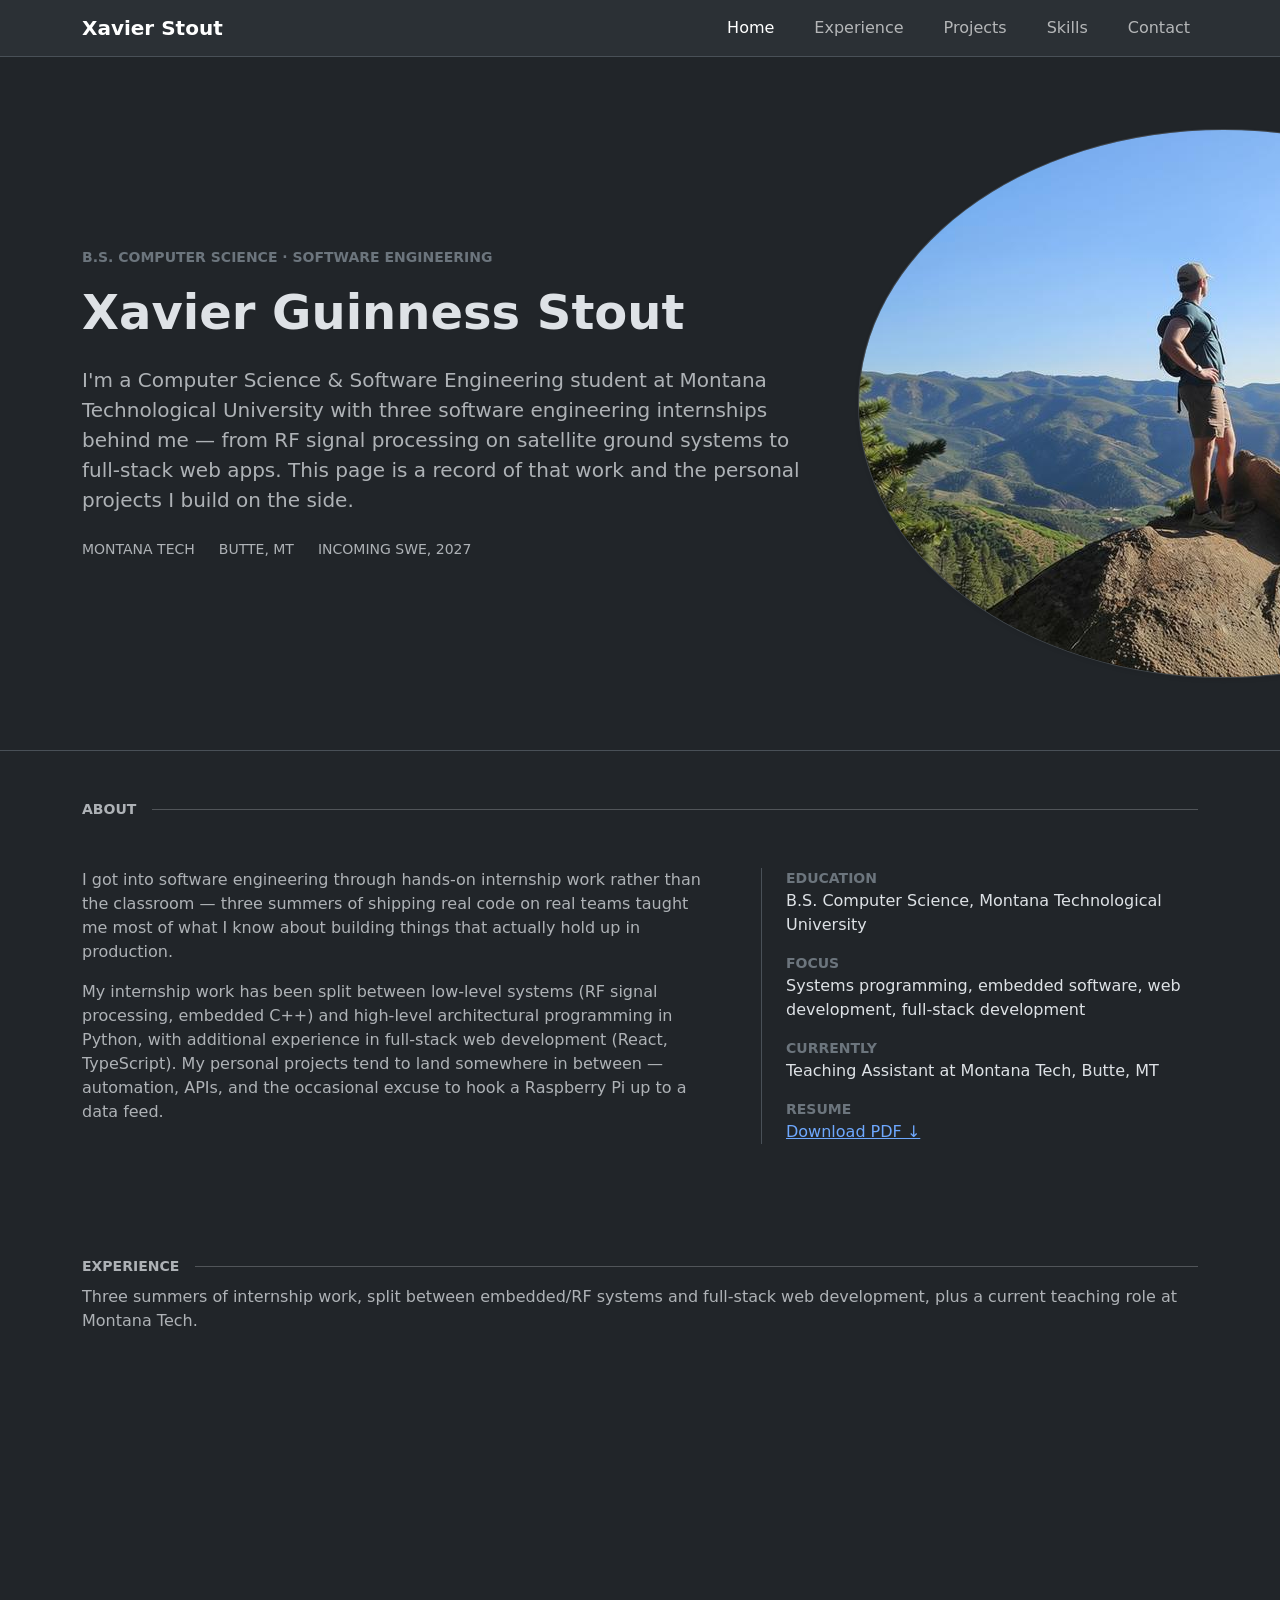
==== index.html @ 855fa2b0 "small tweaks" ====
<!doctype html>
<html lang="en" data-bs-theme="dark">
  <head>
    <meta charset="UTF-8" />
    <meta name="viewport" content="width=device-width, initial-scale=1.0" />
    <title>Xavier Guinness Stout — Software Engineer</title>
    <link
      href="https://cdn.jsdelivr.net/npm/bootstrap@5.3.3/dist/css/bootstrap.min.css"
      rel="stylesheet"
    />
    <link href="styles.css" rel="stylesheet" />
  </head>
  <body>
    <nav
      class="navbar navbar-expand-md bg-body-tertiary sticky-top border-bottom"
    >
      <div class="container">
        <a class="navbar-brand fw-semibold" href="index.html">Xavier Stout</a>
        <button
          class="navbar-toggler"
          type="button"
          data-bs-toggle="collapse"
          data-bs-target="#navMenu"
        >
          <span class="navbar-toggler-icon"></span>
        </button>
        <div class="collapse navbar-collapse justify-content-end" id="navMenu">
          <ul class="navbar-nav gap-md-4">
            <li class="nav-item">
              <a class="nav-link active" aria-current="page" href="index.html"
                >Home</a
              >
            </li>
            <li class="nav-item">
              <a class="nav-link" href="experience.html">Experience</a>
            </li>
            <li class="nav-item">
              <a class="nav-link" href="projects.html">Projects</a>
            </li>
            <li class="nav-item">
              <a class="nav-link" href="skills.html">Skills</a>
            </li>
            <li class="nav-item">
              <a class="nav-link" href="contact.html">Contact</a>
            </li>
          </ul>
        </div>
      </div>
    </nav>

    <main id="page-stream">
      <div class="page-block" data-page="index.html">
        <section class="py-5" id="top">
          <div class="container py-4">
            <div class="row align-items-center g-5 reveal">
              <div class="col-md-8">
                <div
                  class="text-uppercase text-secondary small fw-semibold mb-3"
                >
                  B.S. Computer Science · Software Engineering
                </div>
                <h1 class="display-5 fw-bold mb-4">Xavier Guinness Stout</h1>
                <p class="lead text-body-secondary mb-4">
                  I'm a Computer Science &amp; Software Engineering student at
                  Montana Technological University with three software
                  engineering internships behind me — from RF signal processing
                  on satellite ground systems to full-stack web apps. This page
                  is a record of that work and the personal projects I build on
                  the side.
                </p>
                <div
                  class="d-flex gap-4 flex-wrap small text-body-secondary text-uppercase"
                >
                  <span>Montana Tech</span>
                  <span>Butte, MT</span>
                  <span>Incoming SWE, 2027</span>
                </div>
              </div>
              <div class="col-md-4 text-center">
                <img
                  src="Images/Xavier_stare.jpg"
                  alt="Portrait photo of Xavier Guinness Stout"
                  class="hero-img rounded-circle border border-secondary-subtle shadow-sm"
                />
              </div>
            </div>
          </div>
        </section>

        <section id="about" class="py-5 border-top">
          <div class="container">
            <div class="d-flex align-items-center gap-3 mb-5">
              <span
                class="section-label text-body-secondary small fw-semibold text-uppercase"
                >About</span
              >
              <hr class="flex-grow-1 my-0" />
            </div>
            <div class="row g-5 reveal">
              <div class="col-md-7">
                <p class="text-body-secondary">
                  I got into software engineering through hands-on internship
                  work rather than the classroom — three summers of shipping
                  real code on real teams taught me most of what I know about
                  building things that actually hold up in production.
                </p>
                <p class="text-body-secondary">
                  My internship work has been split between low-level systems
                  (RF signal processing, embedded C++) and high-level
                  architectural programming in Python, with additional
                  experience in full-stack web development (React, TypeScript).
                  My personal projects tend to land somewhere in between —
                  automation, APIs, and the occasional excuse to hook a
                  Raspberry Pi up to a data feed.
                </p>
                </p>
              </div>
              <div class="col-md-5">
                <dl class="border-start ps-4">
                  <dt class="small text-uppercase text-secondary">Education</dt>
                  <dd>
                    B.S. Computer Science, Montana Technological University
                  </dd>
                  <dt class="small text-uppercase text-secondary mt-3">
                    Focus
                  </dt>
                  <dd>
                    Systems programming, embedded software, web development,
                    full-stack development
                  </dd>
                  <dt class="small text-uppercase text-secondary mt-3">
                    Currently
                  </dt>
                  <dd>Teaching Assistant at Montana Tech, Butte, MT</dd>
                  <dt class="small text-uppercase text-secondary mt-3">
                    Resume
                  </dt>
                  <dd><a href="#" onclick="alert('Resume currently not up to date'); return false;">Download PDF ↓</a></dd>
                </dl>
              </div>
            </div>
          </div>
        </section>
      </div>
    </main>

    <script src="https://cdn.jsdelivr.net/npm/bootstrap@5.3.3/dist/js/bootstrap.bundle.min.js"></script>
    <script src="site.js"></script>
  </body>
</html>
---- styles.css ----
/* Smooth in-page scrolling (e.g. jumping to #top or anchors) */
html {
  scroll-behavior: smooth;
}

.reveal {
  opacity: 0;
  transform: translateY(24px);
  transition:
    opacity 0.6s ease-out,
    transform 0.6s ease-out;
}

.reveal.is-visible {
  opacity: 1;
  transform: translateY(0);
}

.reveal-stagger > * {
  opacity: 0;
  transform: translateY(24px);
  transition:
    opacity 0.6s ease-out,
    transform 0.6s ease-out;
}

.reveal-stagger.is-visible > * {
  opacity: 1;
  transform: translateY(0);
}

.reveal-stagger.is-visible > *:nth-child(1) {
  transition-delay: 0s;
}
.reveal-stagger.is-visible > *:nth-child(2) {
  transition-delay: 0.08s;
}
.reveal-stagger.is-visible > *:nth-child(3) {
  transition-delay: 0.16s;
}
.reveal-stagger.is-visible > *:nth-child(4) {
  transition-delay: 0.24s;
}
.reveal-stagger.is-visible > *:nth-child(5) {
  transition-delay: 0.32s;
}

.page-block {
  display: block;
}
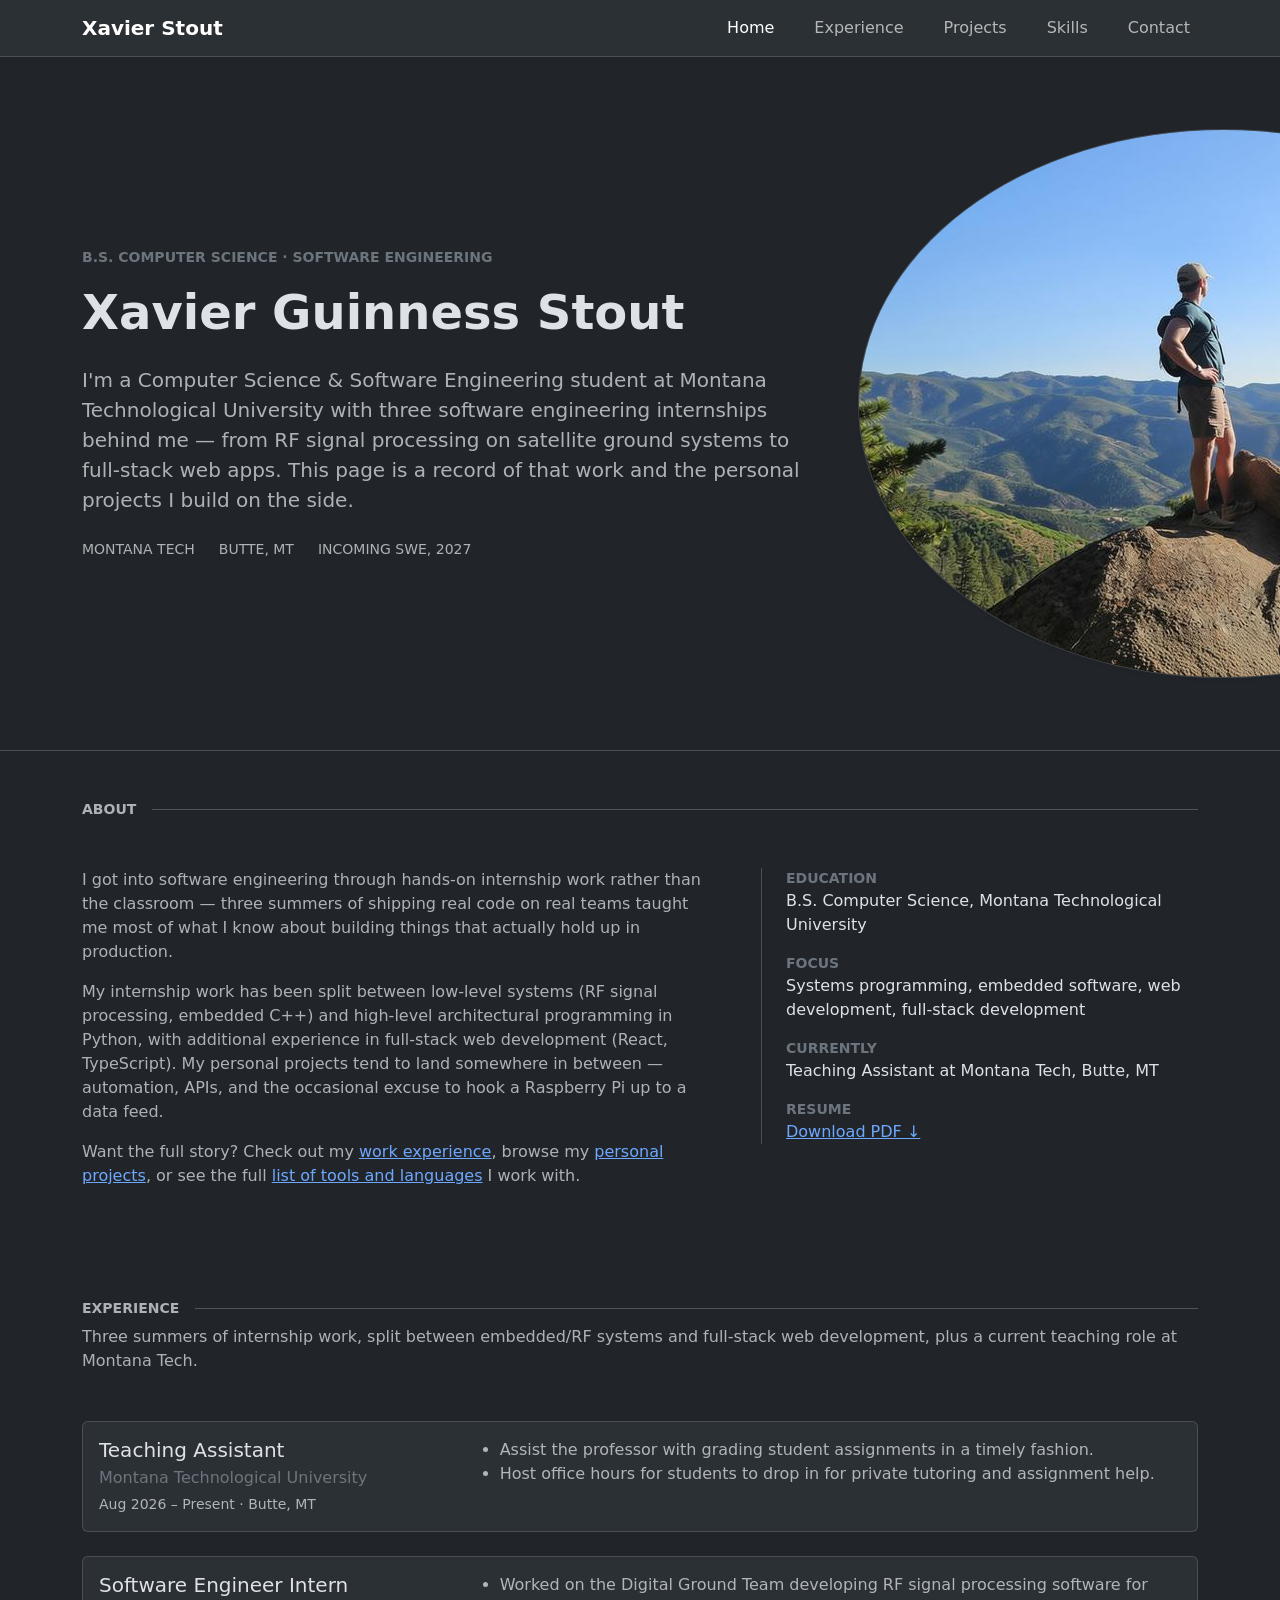
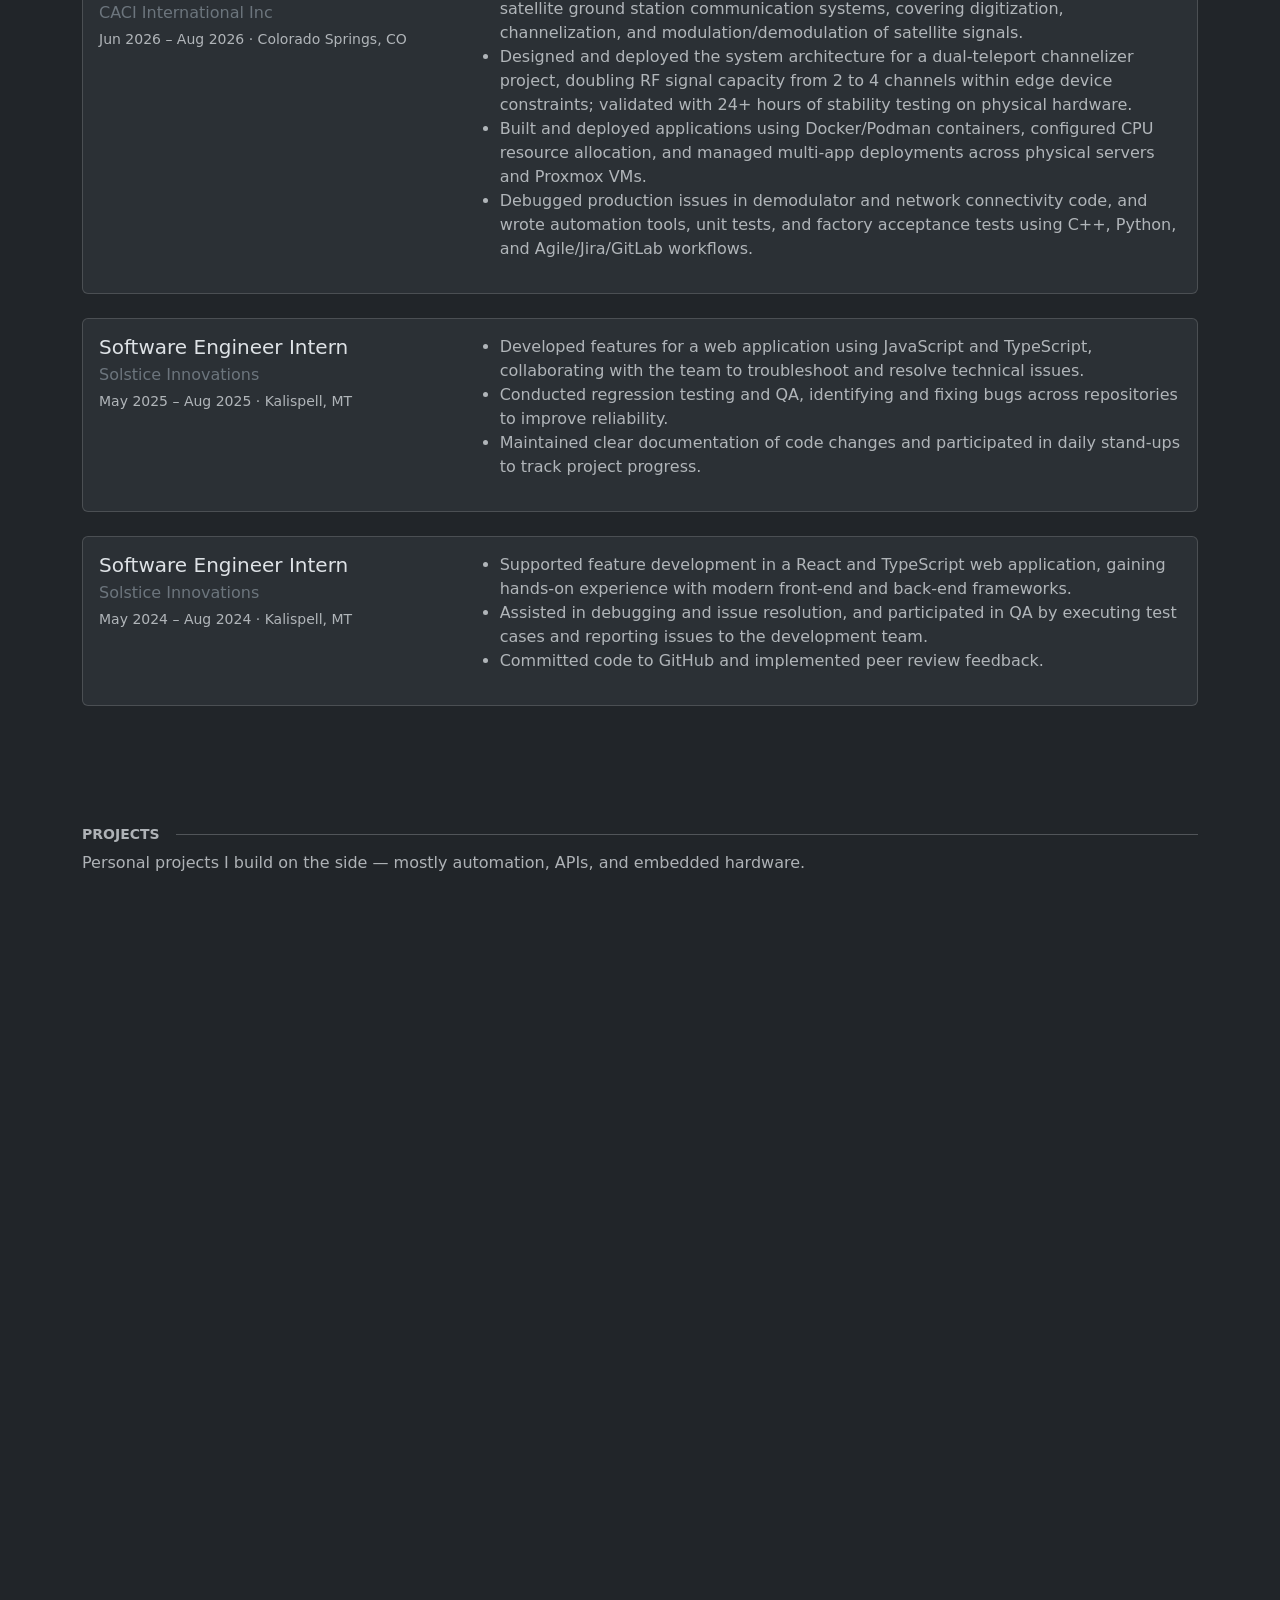
==== commit b23f0407: "w3 accetable" ====
--- a/index.html
+++ b/index.html
@@ -113,6 +113,12 @@
                   automation, APIs, and the occasional excuse to hook a
                   Raspberry Pi up to a data feed.
                 </p>
+                <p class="text-body-secondary">
+                  Want the full story? Check out my
+                  <a href="experience.html">work experience</a>, browse my
+                  <a href="projects.html">personal projects</a>, or see the full
+                  <a href="skills.html">list of tools and languages</a> I work
+                  with.
                 </p>
               </div>
               <div class="col-md-5">
@@ -135,13 +141,23 @@
                   <dt class="small text-uppercase text-secondary mt-3">
                     Resume
                   </dt>
-                  <dd><a href="#" onclick="alert('Resume currently not up to date'); return false;">Download PDF ↓</a></dd>
+                  <dd>
+                    <a
+                      href="#"
+                      onclick="
+                        alert('Resume coming soon!');
+                        return false;
+                      "
+                      >Download PDF ↓</a
+                    >
+                  </dd>
                 </dl>
               </div>
             </div>
           </div>
         </section>
       </div>
+      <div id="load-sentinel" aria-hidden="true"></div>
     </main>
 
     <script src="https://cdn.jsdelivr.net/npm/bootstrap@5.3.3/dist/js/bootstrap.bundle.min.js"></script>
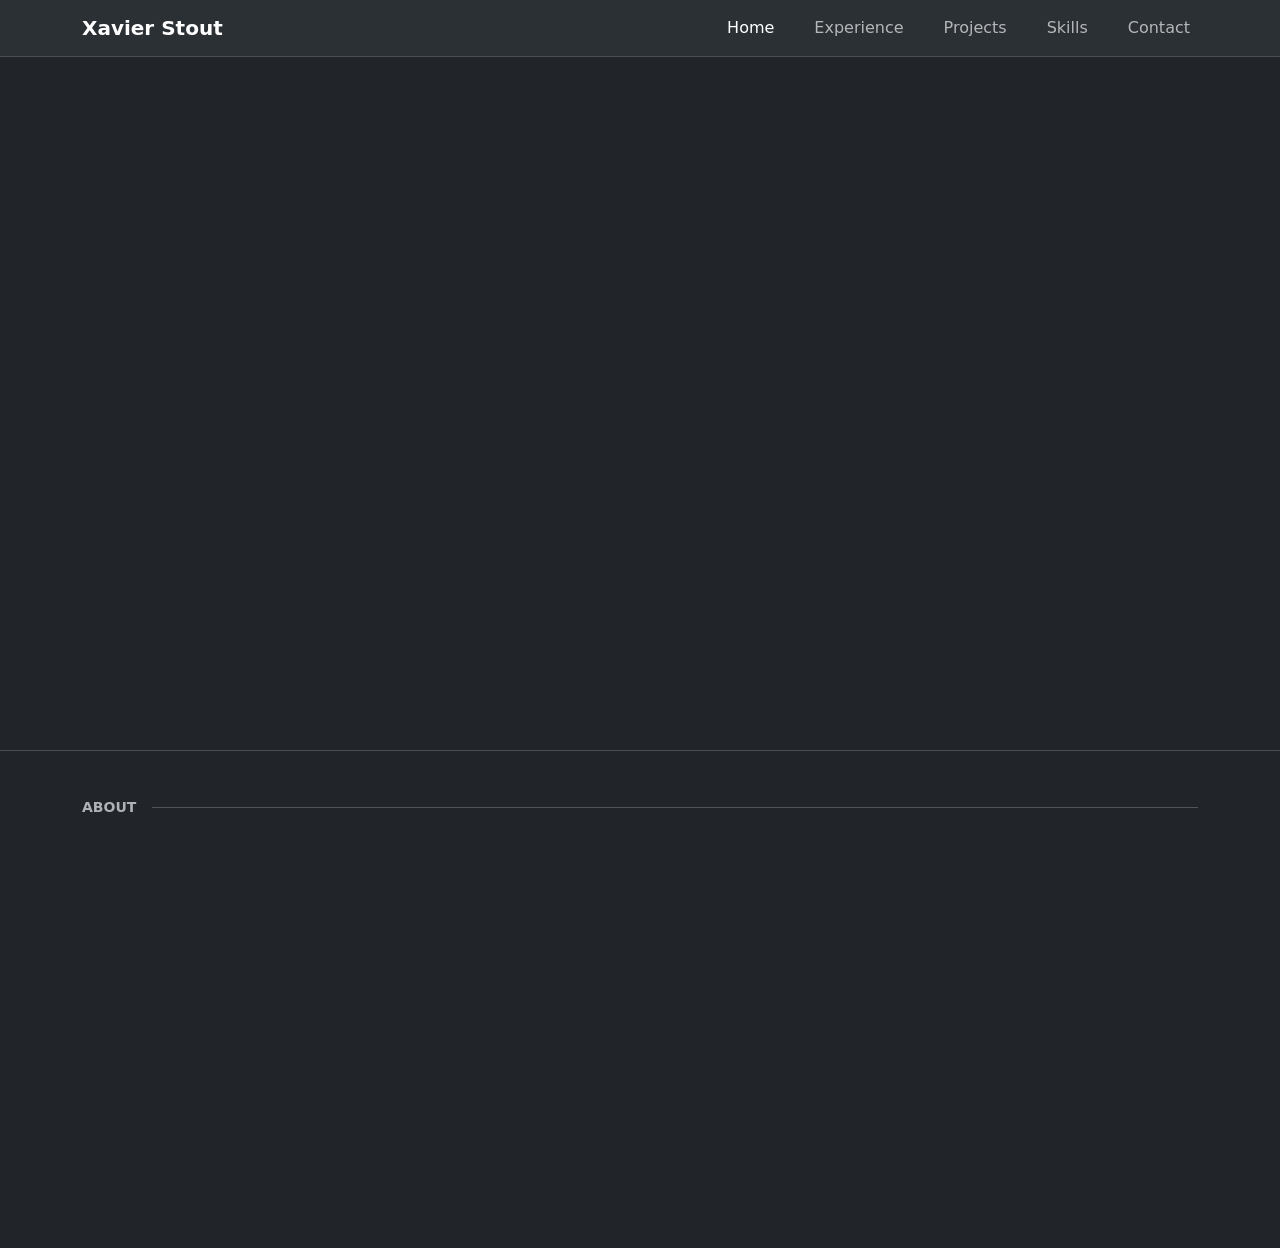
==== commit 01ee4509: "updated" ====
--- a/index.html
+++ b/index.html
@@ -90,10 +90,11 @@
         <section id="about" class="py-5 border-top">
           <div class="container">
             <div class="d-flex align-items-center gap-3 mb-5">
-              <span
-                class="section-label text-body-secondary small fw-semibold text-uppercase"
-                >About</span
+              <h2
+                class="section-label text-body-secondary small fw-semibold text-uppercase mb-0"
               >
+                About
+              </h2>
               <hr class="flex-grow-1 my-0" />
             </div>
             <div class="row g-5 reveal">
@@ -157,7 +158,7 @@
           </div>
         </section>
       </div>
-      <div id="load-sentinel" aria-hidden="true"></div>
+      <div id="load-sentinel-bottom" aria-hidden="true"></div>
     </main>
 
     <script src="https://cdn.jsdelivr.net/npm/bootstrap@5.3.3/dist/js/bootstrap.bundle.min.js"></script>
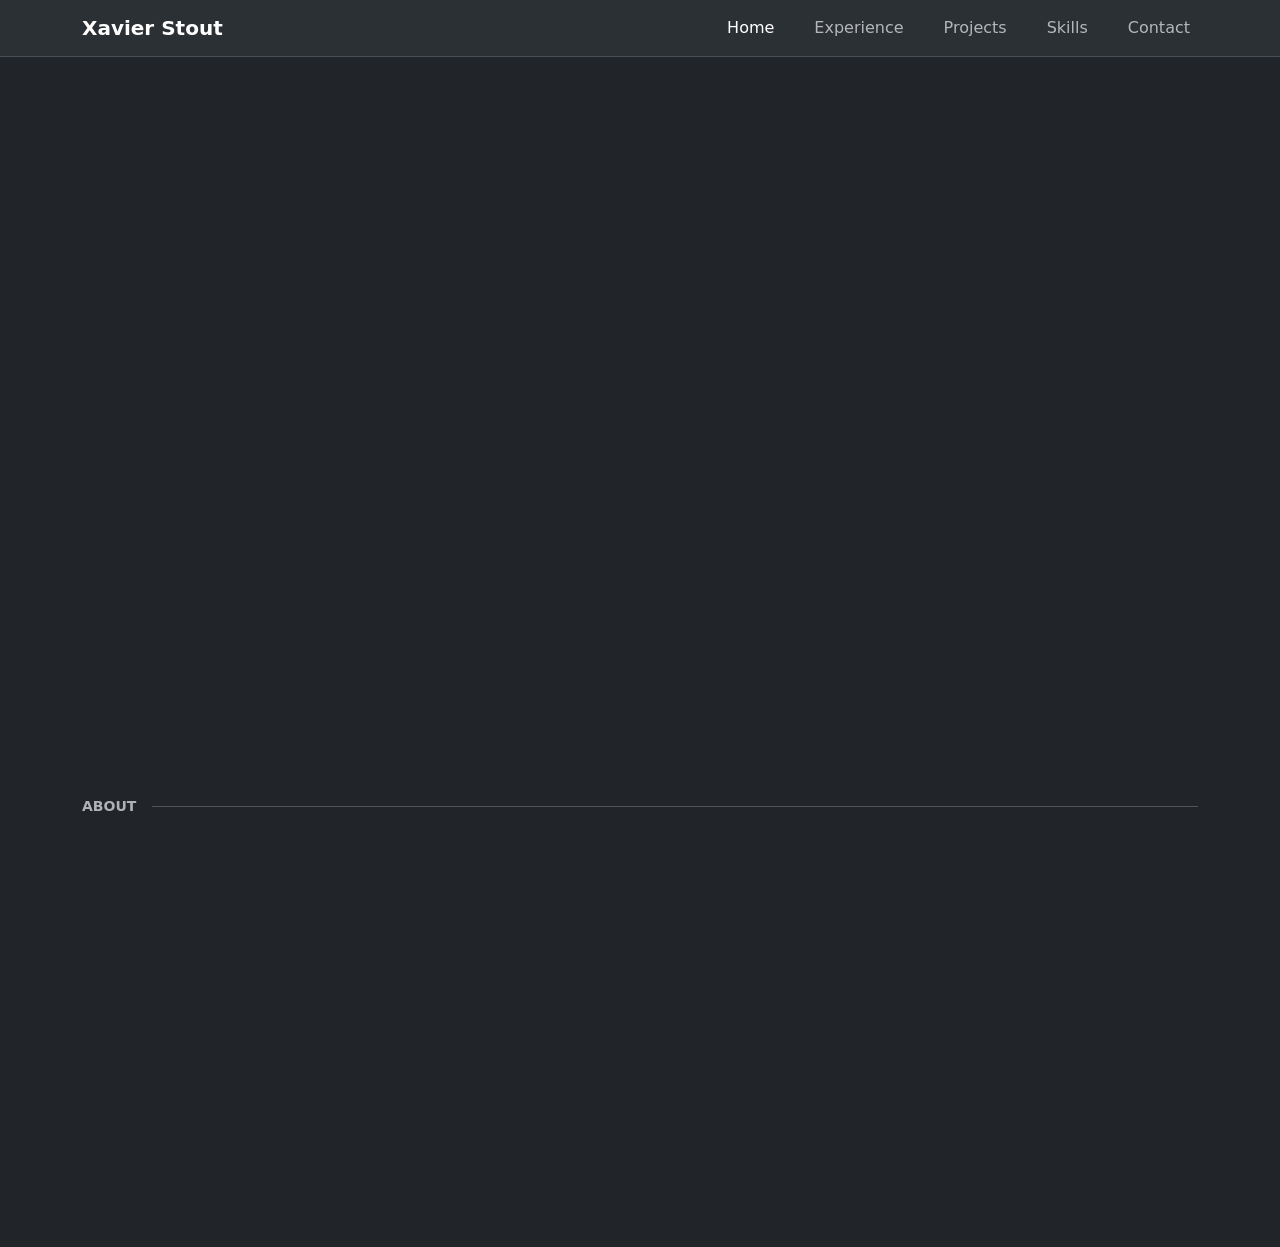
==== commit 5301dc25: "test" ====
--- a/index.html
+++ b/index.html
@@ -87,7 +87,7 @@
           </div>
         </section>
 
-        <section id="about" class="py-5 border-top">
+        <section id="about" class="py-5">
           <div class="container">
             <div class="d-flex align-items-center gap-3 mb-5">
               <h2
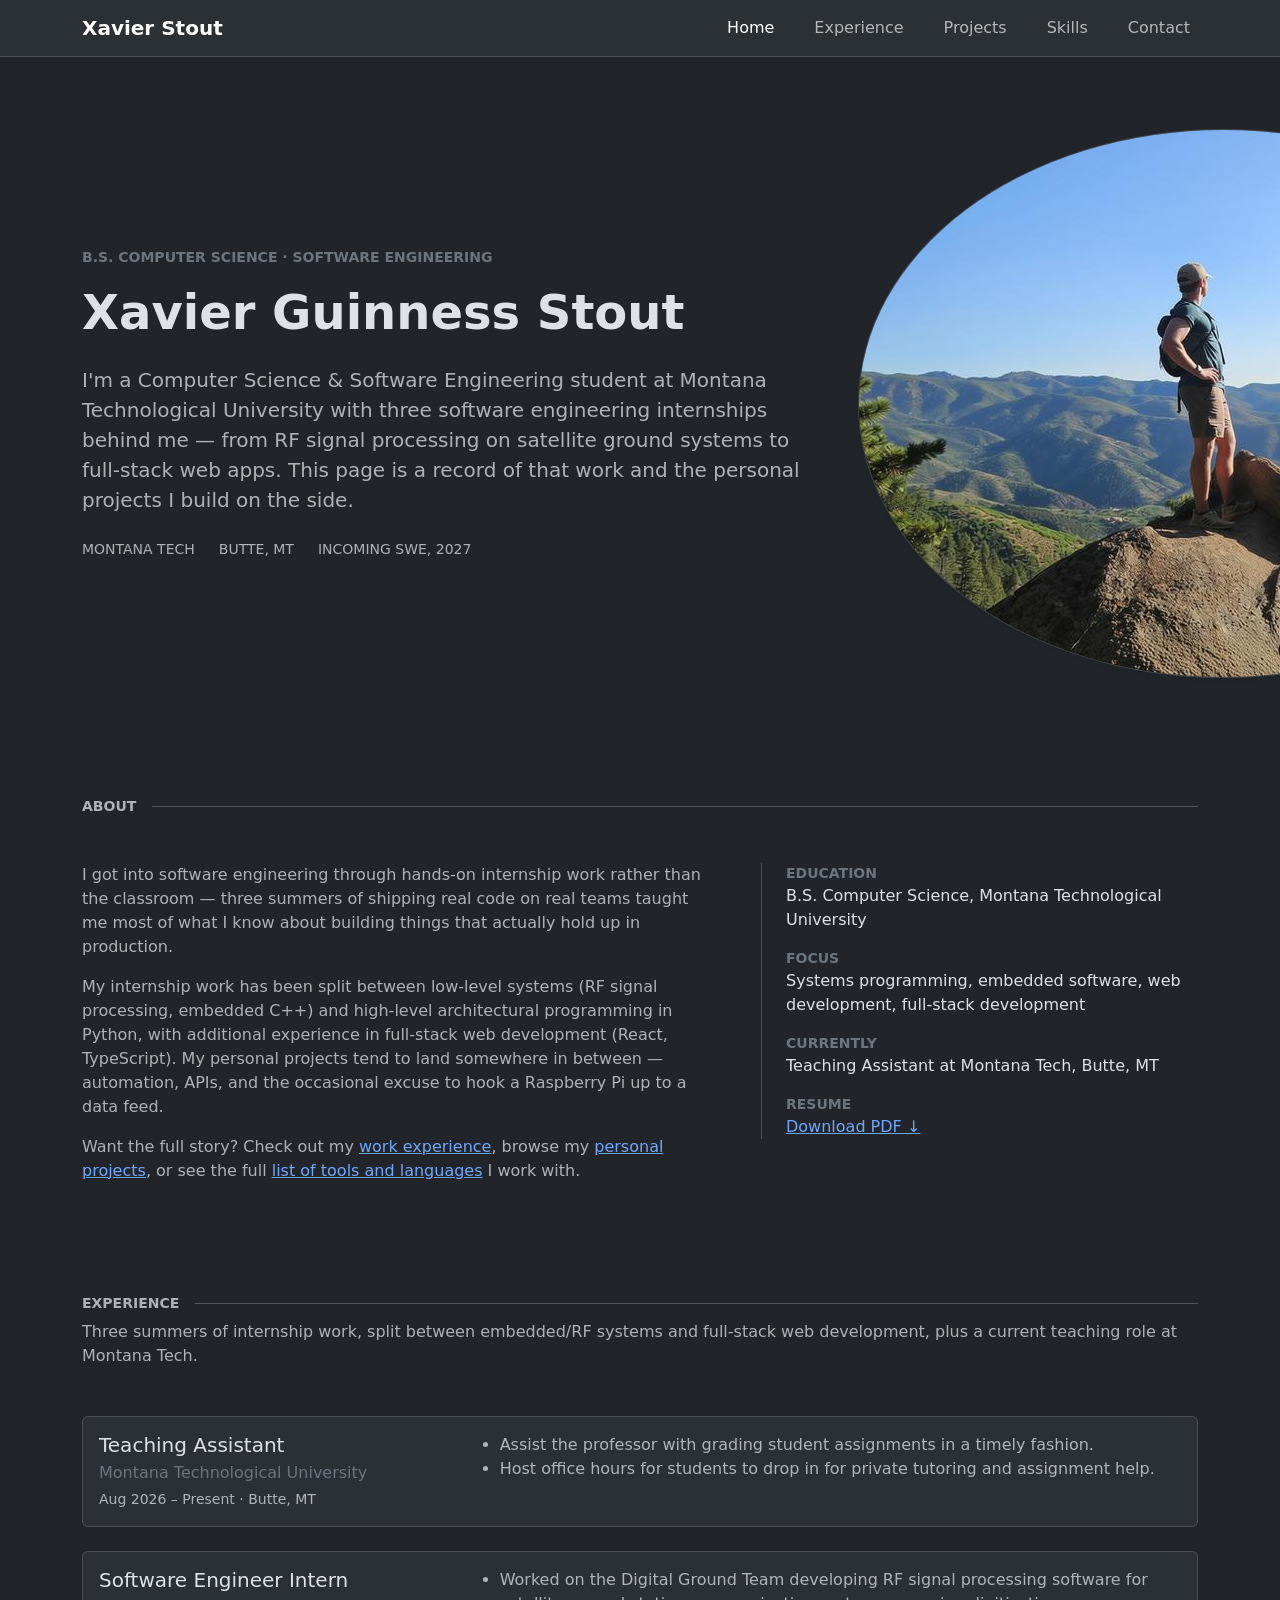
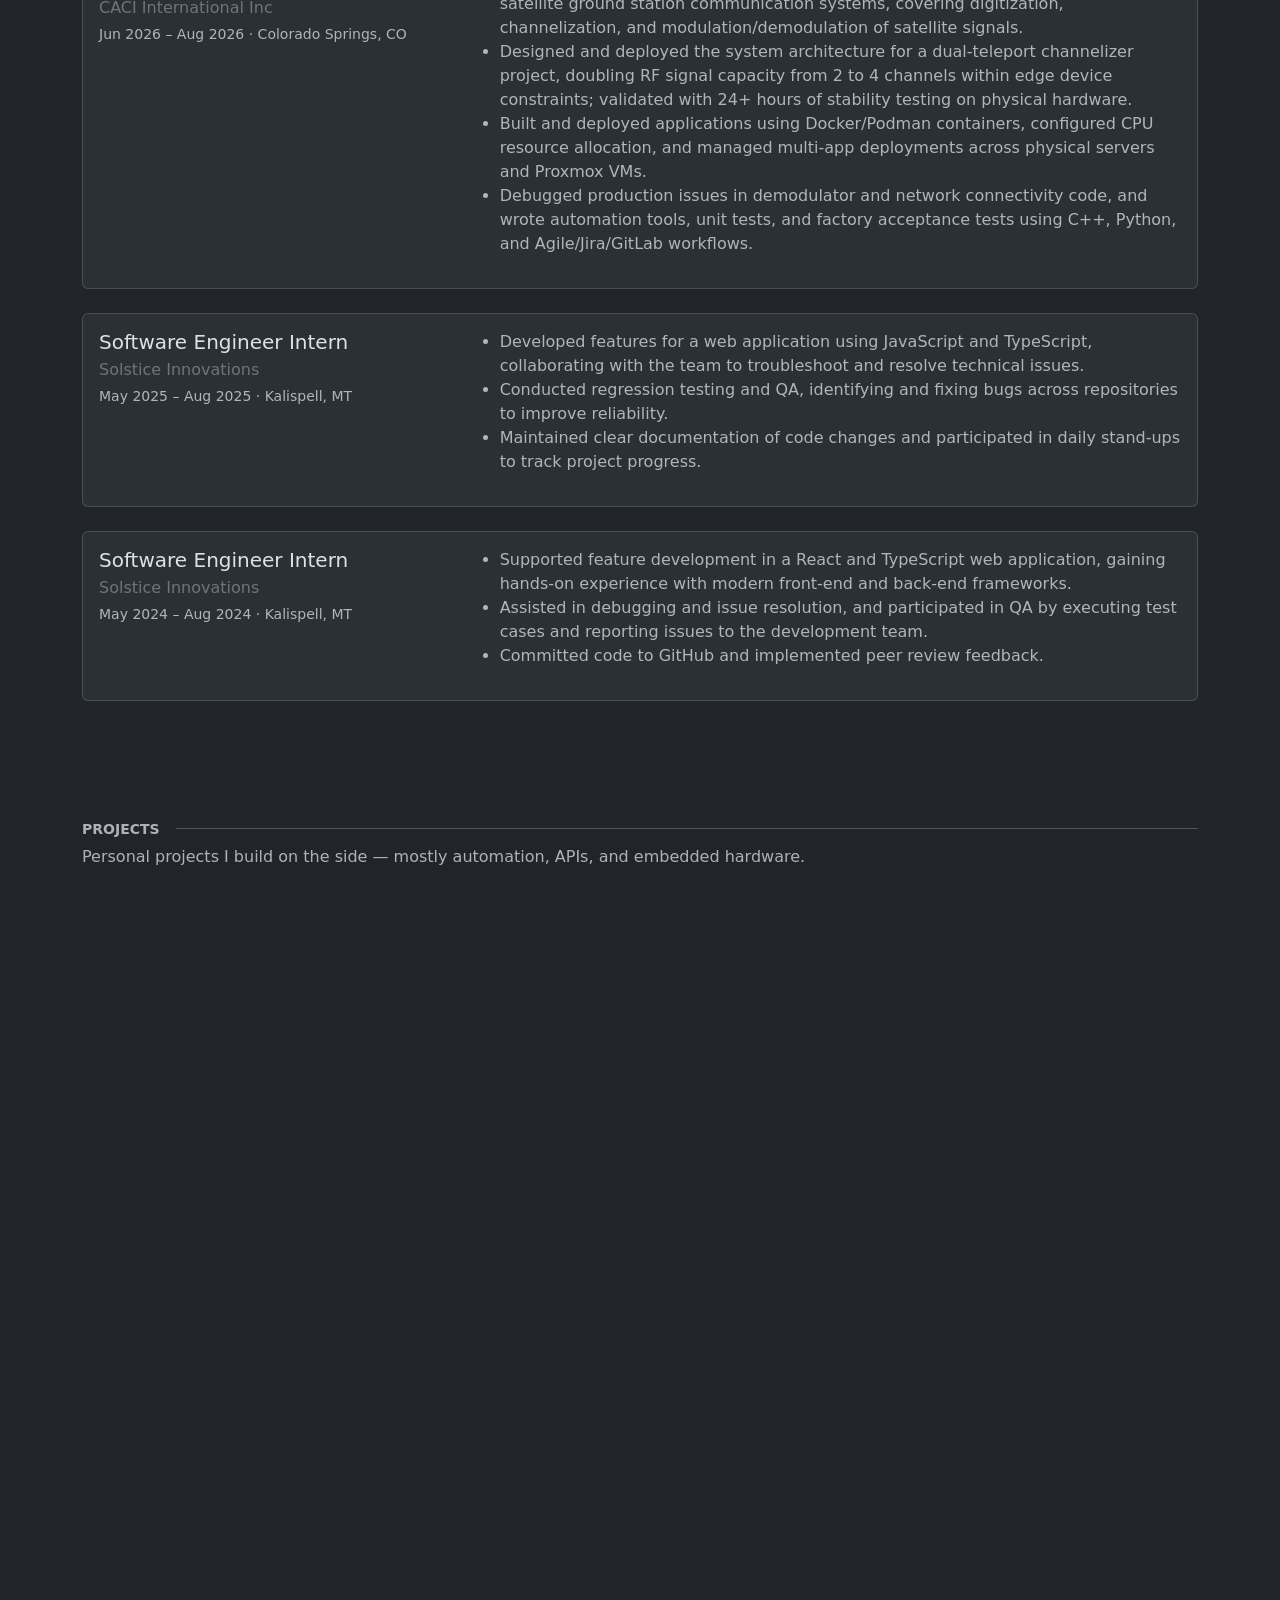
==== commit f4214809: "small fix" ====
--- a/index.html
+++ b/index.html
@@ -49,6 +49,7 @@
     </nav>
 
     <main id="page-stream">
+      <div id="load-sentinel-top" aria-hidden="true"></div>
       <div class="page-block" data-page="index.html">
         <section class="py-5" id="top">
           <div class="container py-4">
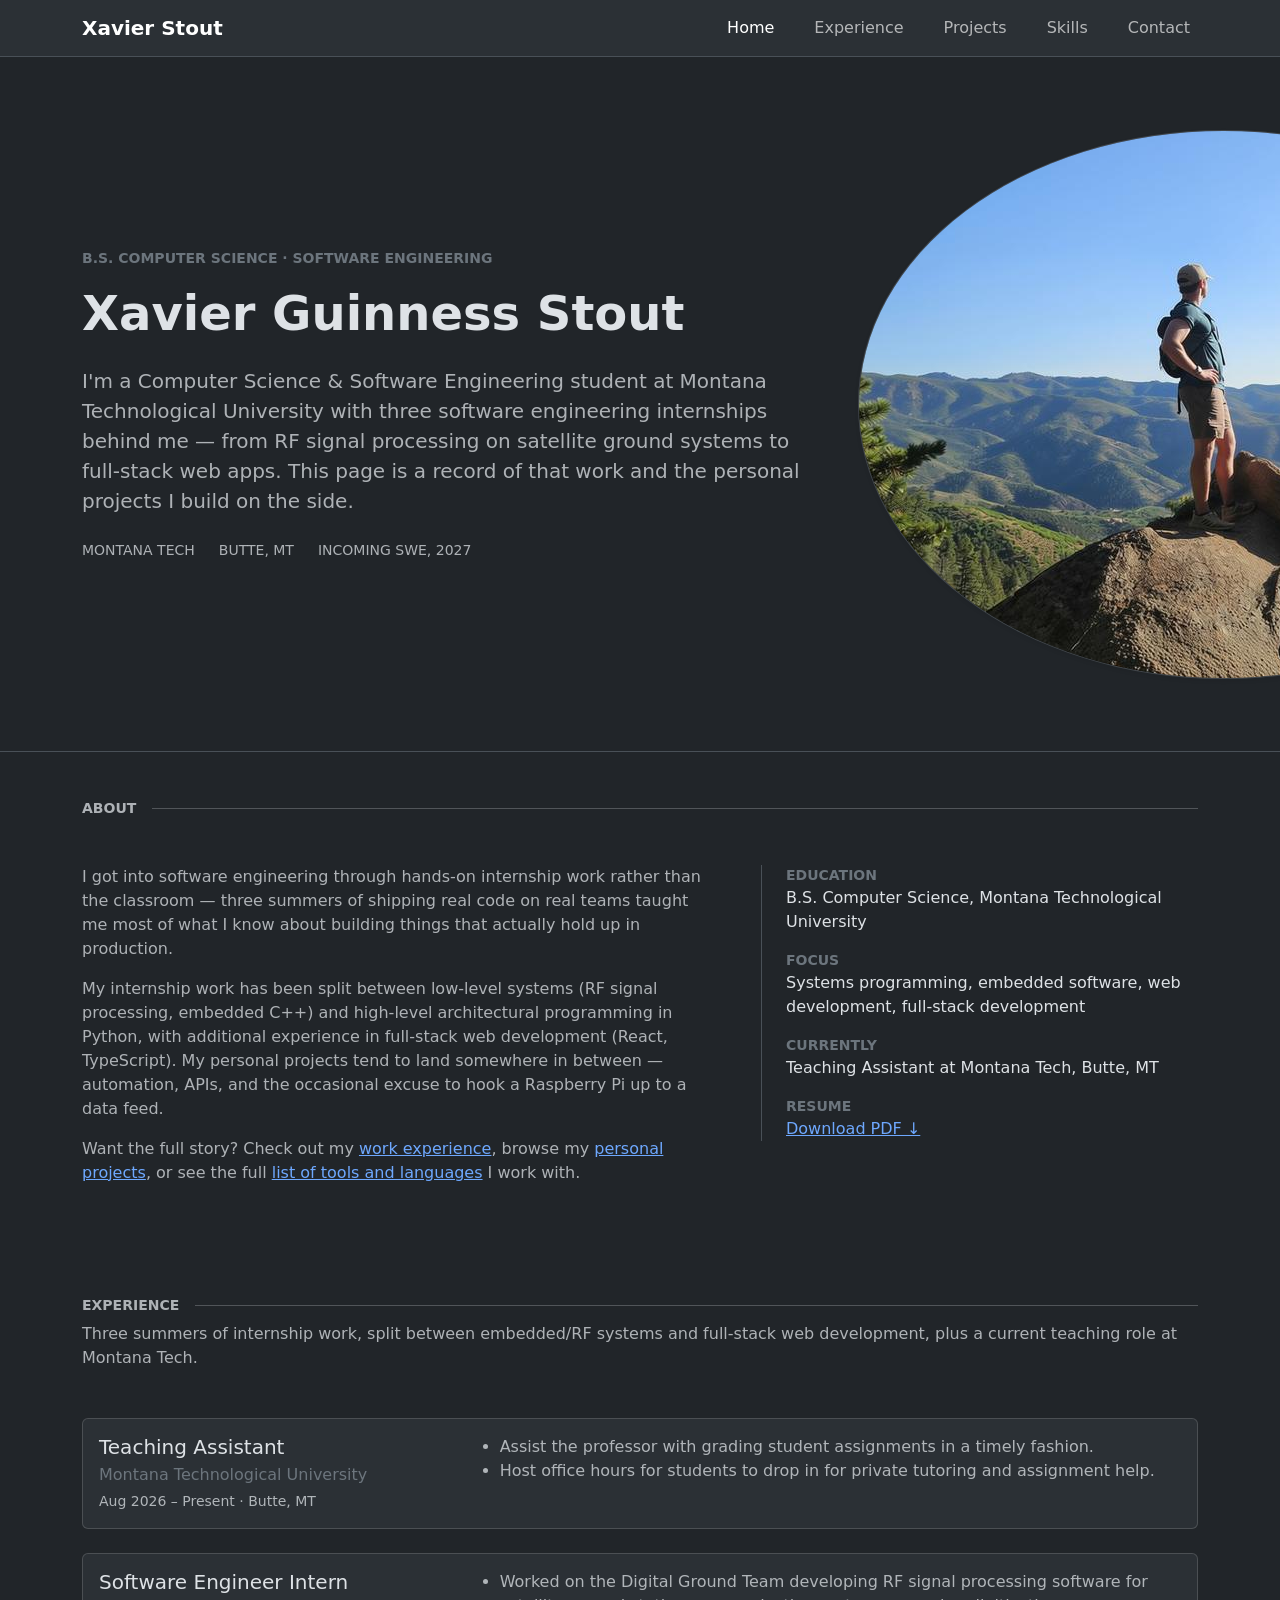
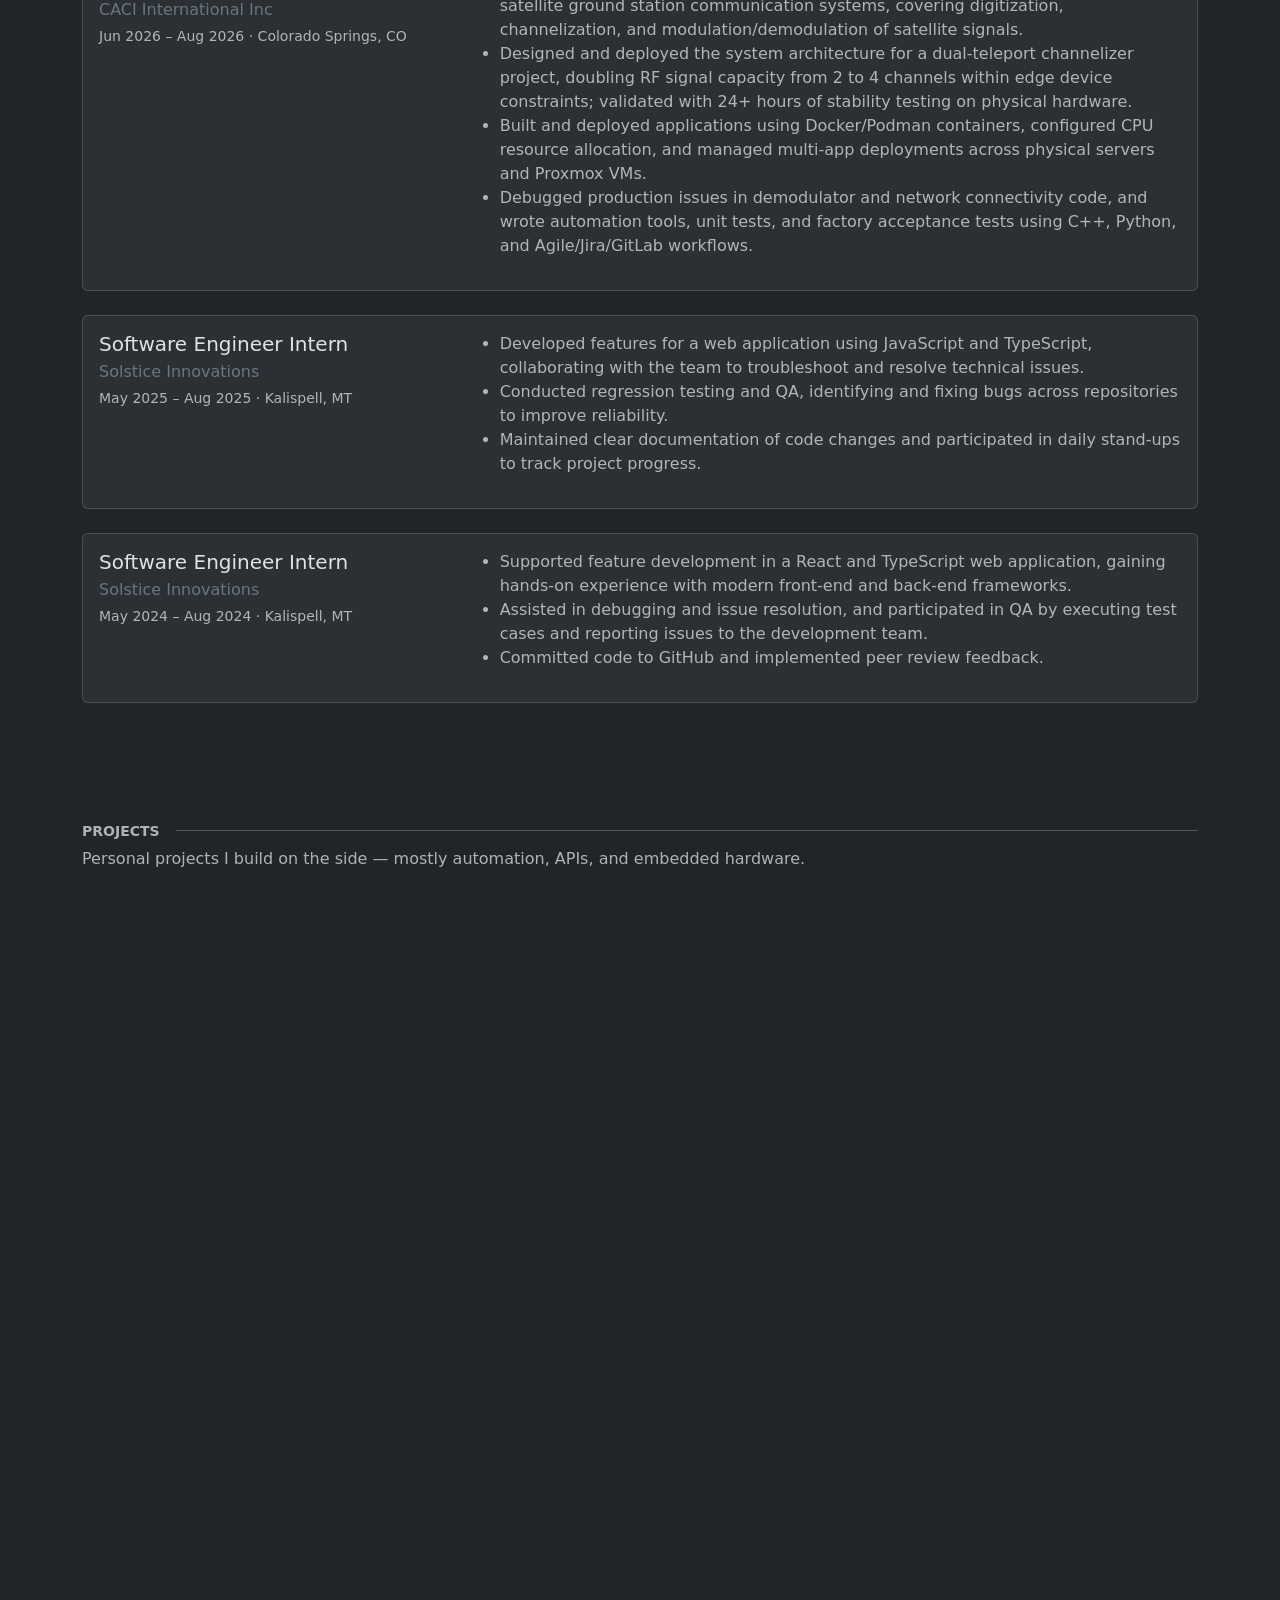
==== commit f06fb01d: "updates" ====
--- a/index.html
+++ b/index.html
@@ -88,7 +88,7 @@
           </div>
         </section>
 
-        <section id="about" class="py-5">
+        <section id="about" class="py-5 border-top">
           <div class="container">
             <div class="d-flex align-items-center gap-3 mb-5">
               <h2
--- a/styles.css
+++ b/styles.css
@@ -3,6 +3,8 @@
   scroll-behavior: smooth;
 }
 
+/* Scroll-reveal: elements start hidden/offset, then fade+rise into place
+   when they enter the viewport. See site.js for the trigger. */
 .reveal {
   opacity: 0;
   transform: translateY(24px);
@@ -16,6 +18,7 @@
   transform: translateY(0);
 }
 
+/* Stagger cards within a section slightly so they don't all pop at once */
 .reveal-stagger > * {
   opacity: 0;
   transform: translateY(24px);
@@ -45,6 +48,14 @@
   transition-delay: 0.32s;
 }
 
+/* Each page's content sits in a .page-block; site.js inserts the next
+   page's block above the sentinel as you scroll, or jumps straight to
+   one on nav click. The sentinel itself is invisible. */
 .page-block {
   display: block;
 }
+
+#load-sentinel-top,
+#load-sentinel-bottom {
+  height: 1px;
+}
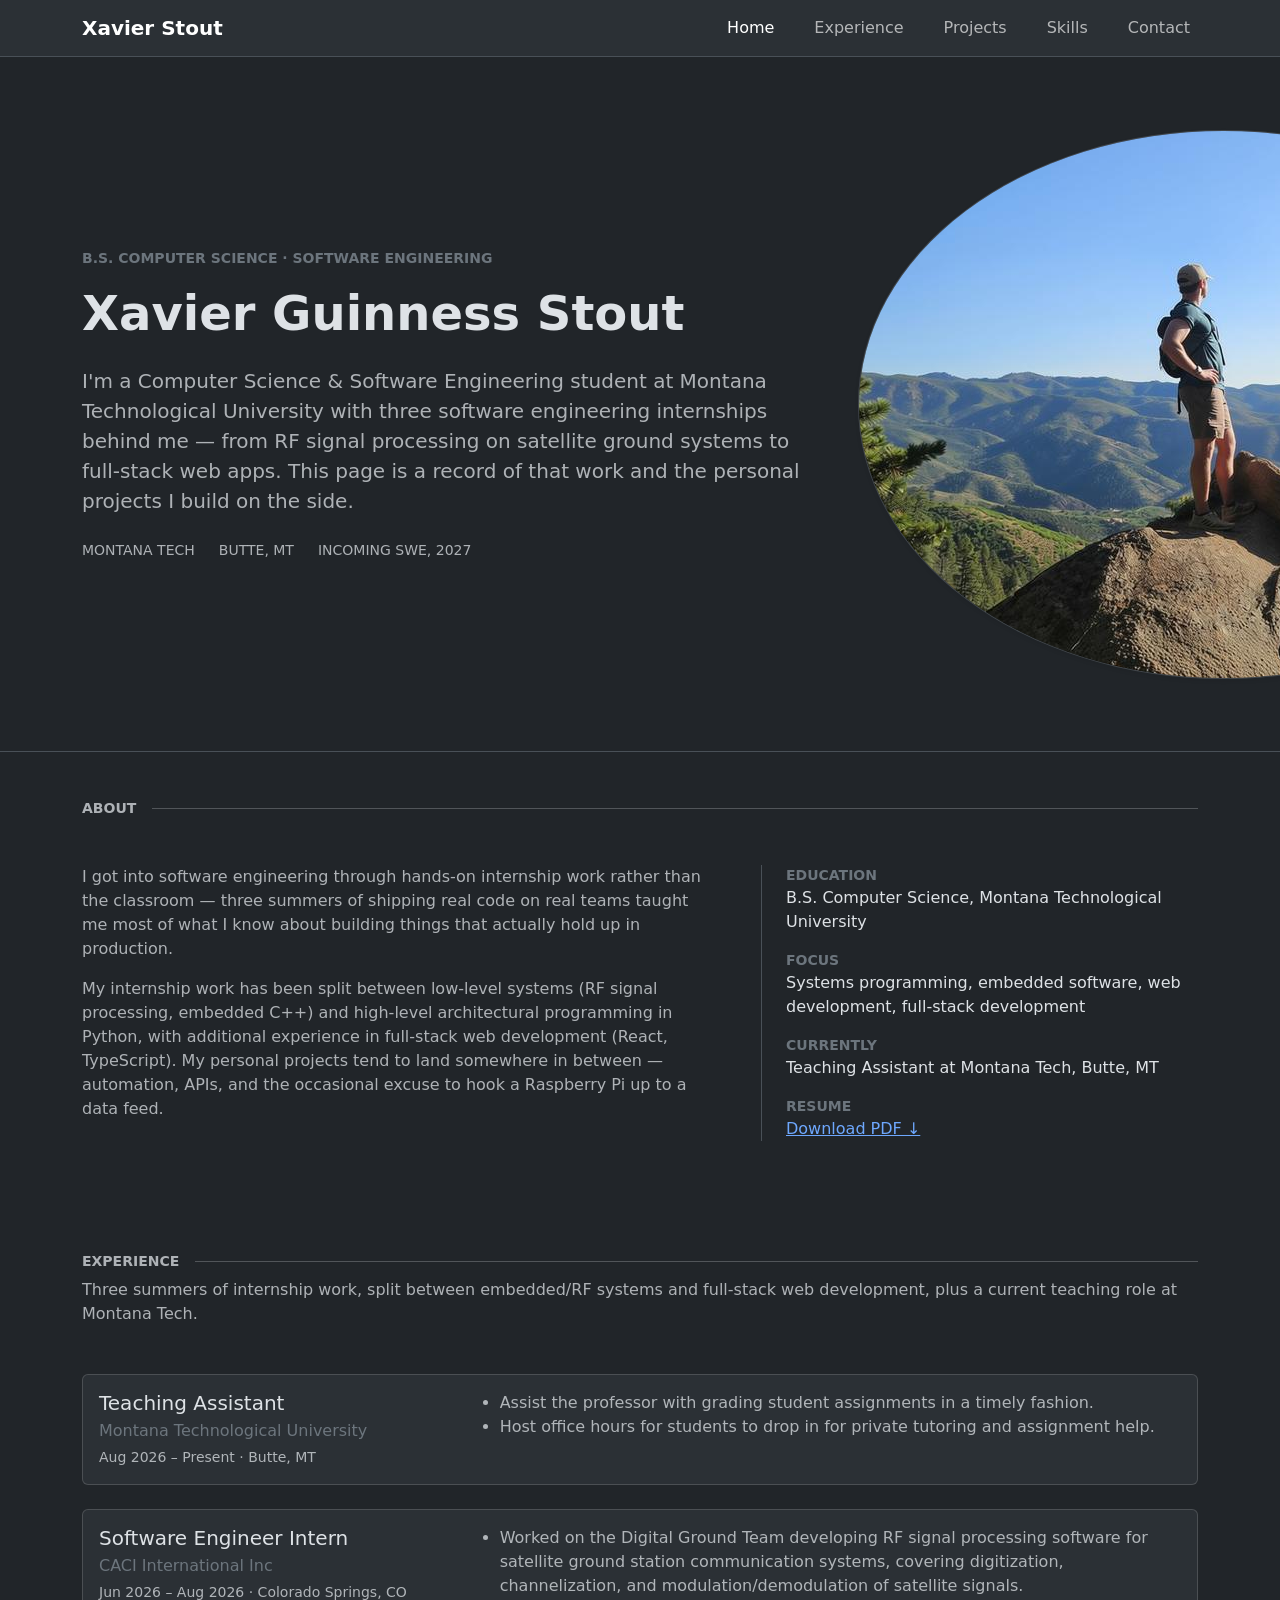
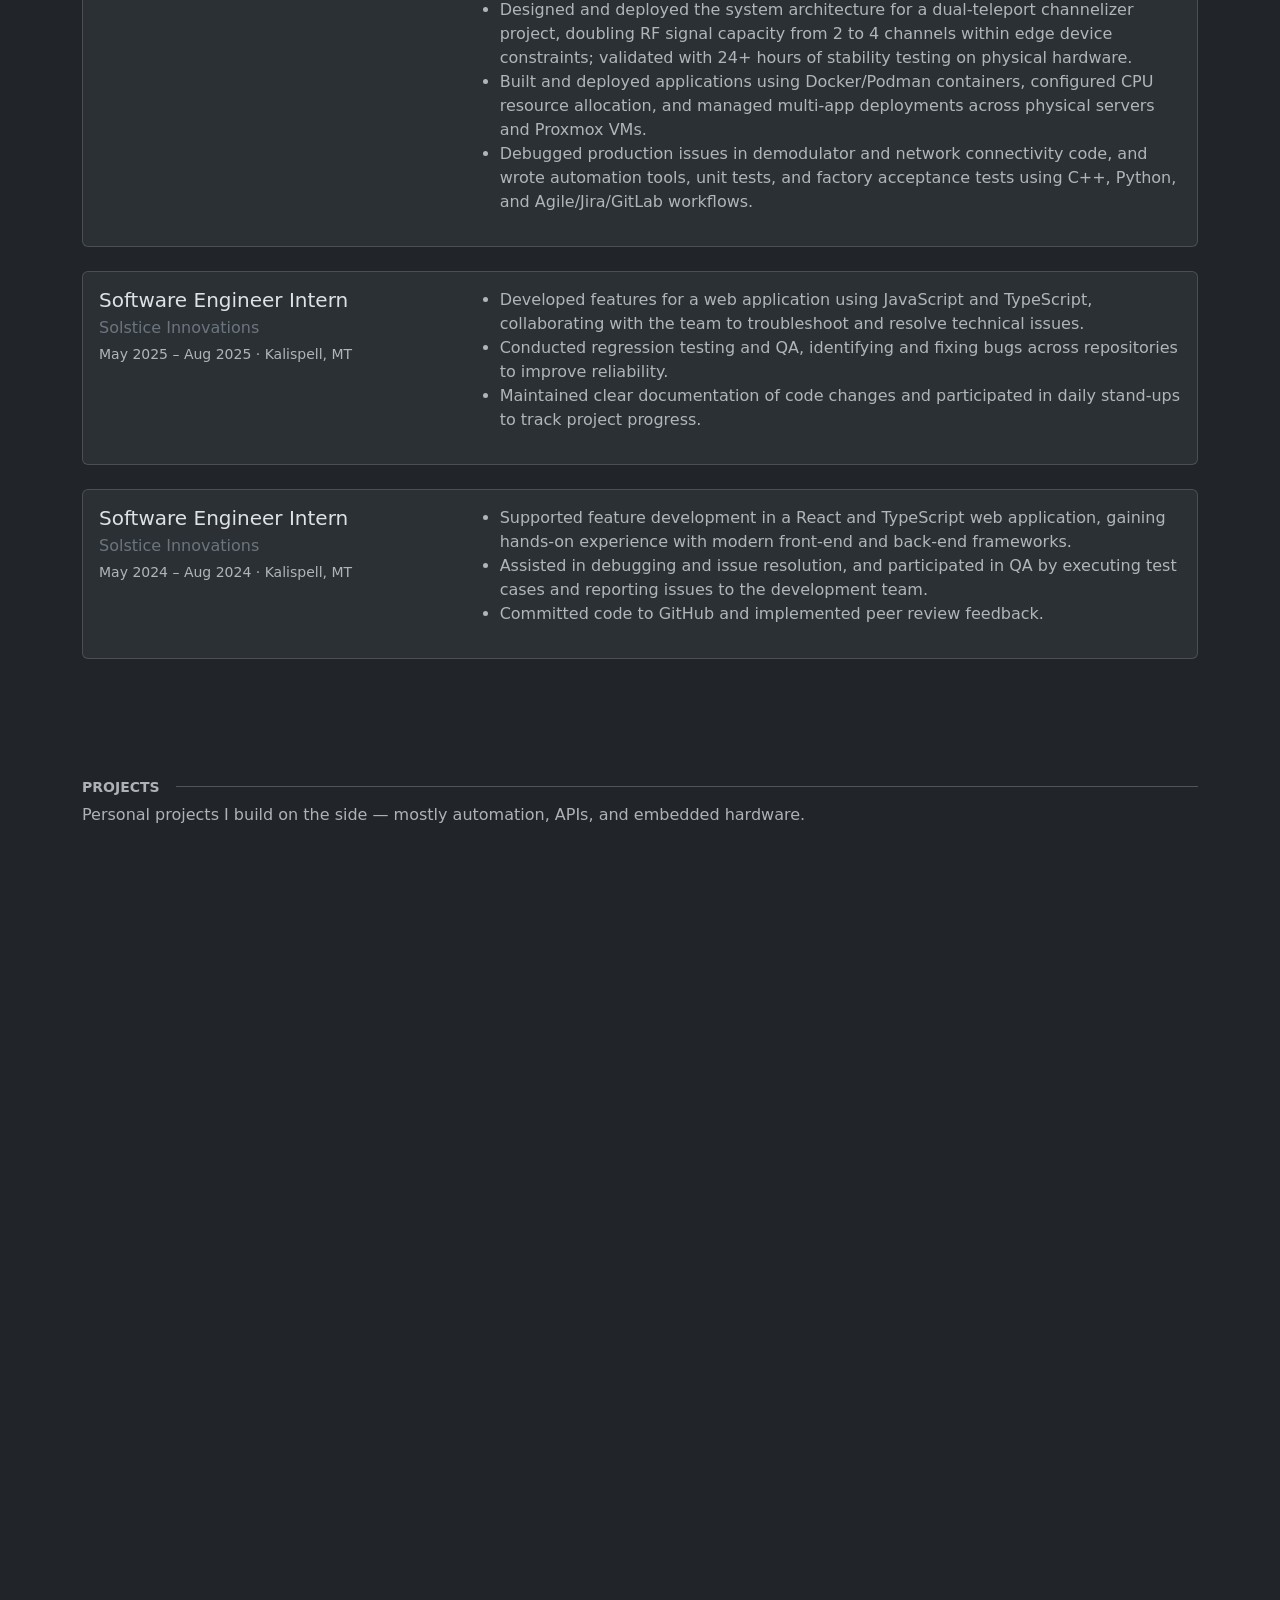
==== commit ad38ee91: "small tweak" ====
--- a/index.html
+++ b/index.html
@@ -115,13 +115,6 @@
                   automation, APIs, and the occasional excuse to hook a
                   Raspberry Pi up to a data feed.
                 </p>
-                <p class="text-body-secondary">
-                  Want the full story? Check out my
-                  <a href="experience.html">work experience</a>, browse my
-                  <a href="projects.html">personal projects</a>, or see the full
-                  <a href="skills.html">list of tools and languages</a> I work
-                  with.
-                </p>
               </div>
               <div class="col-md-5">
                 <dl class="border-start ps-4">
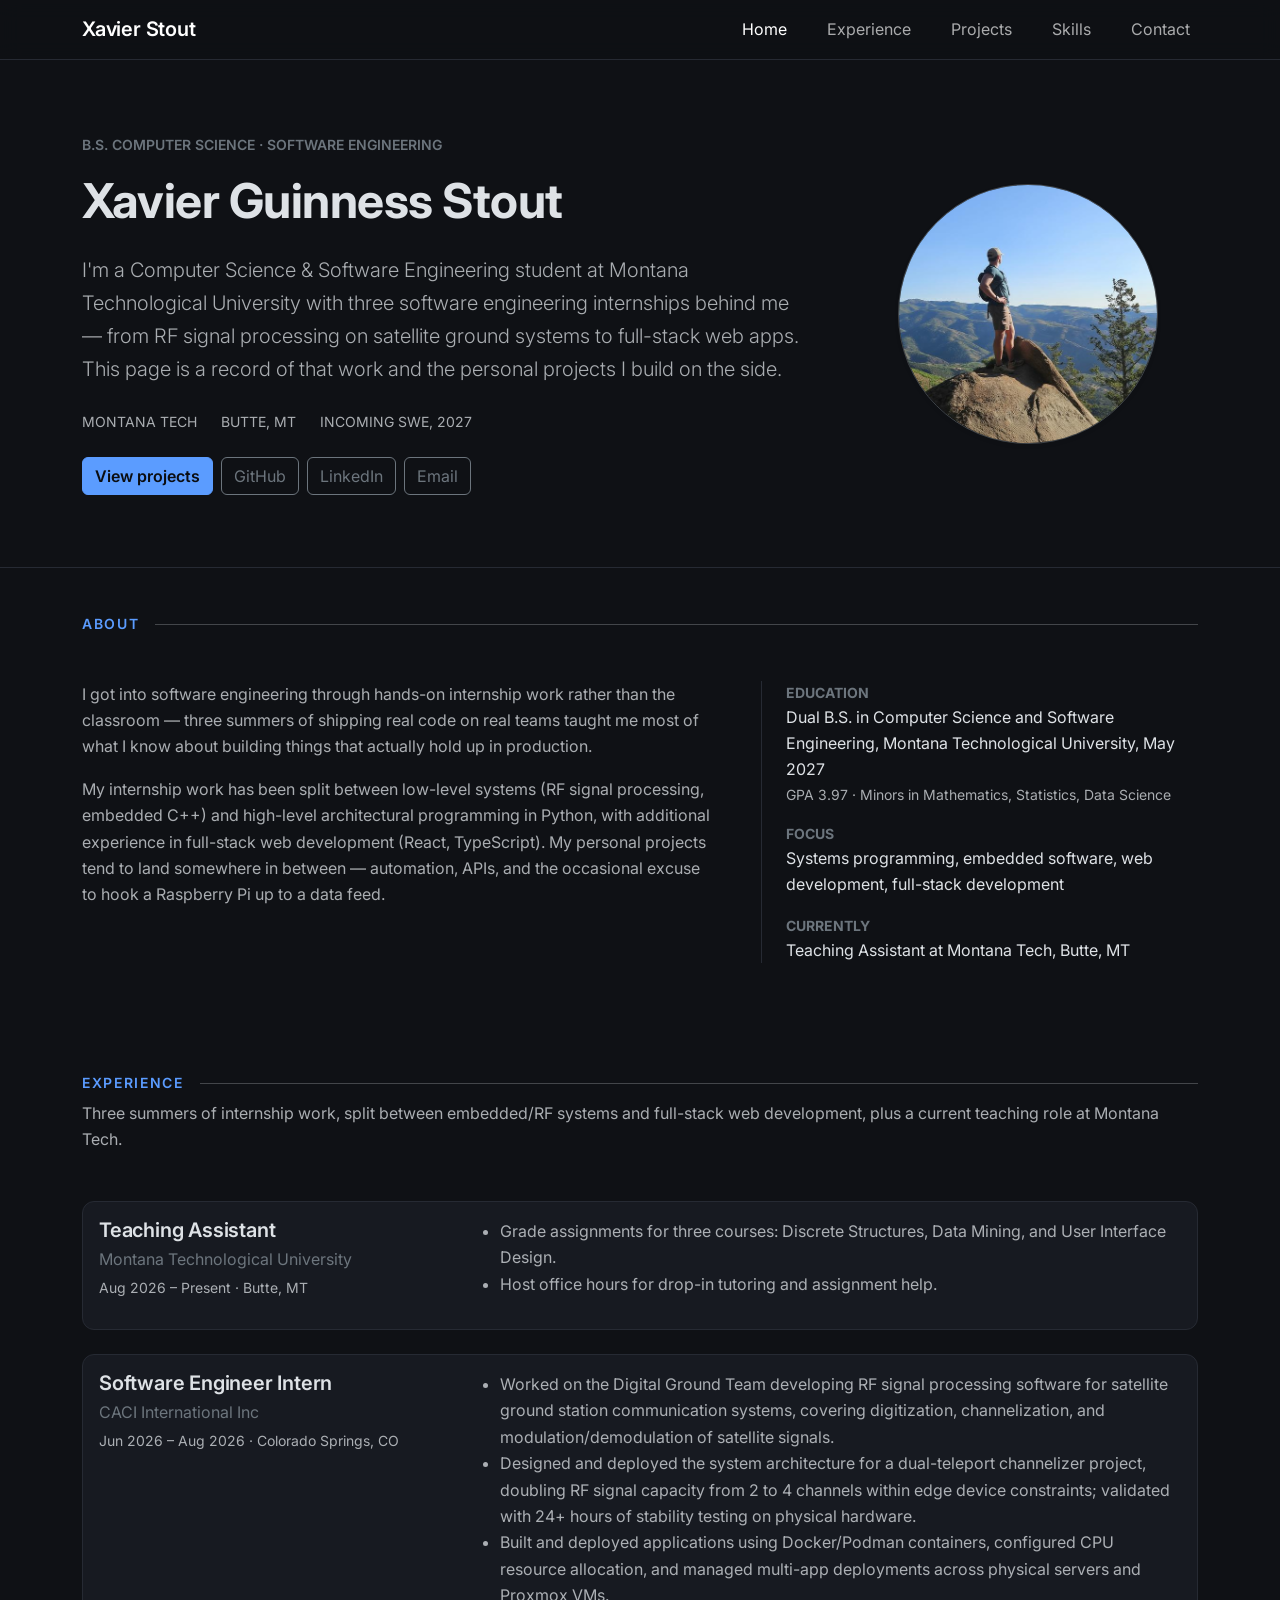
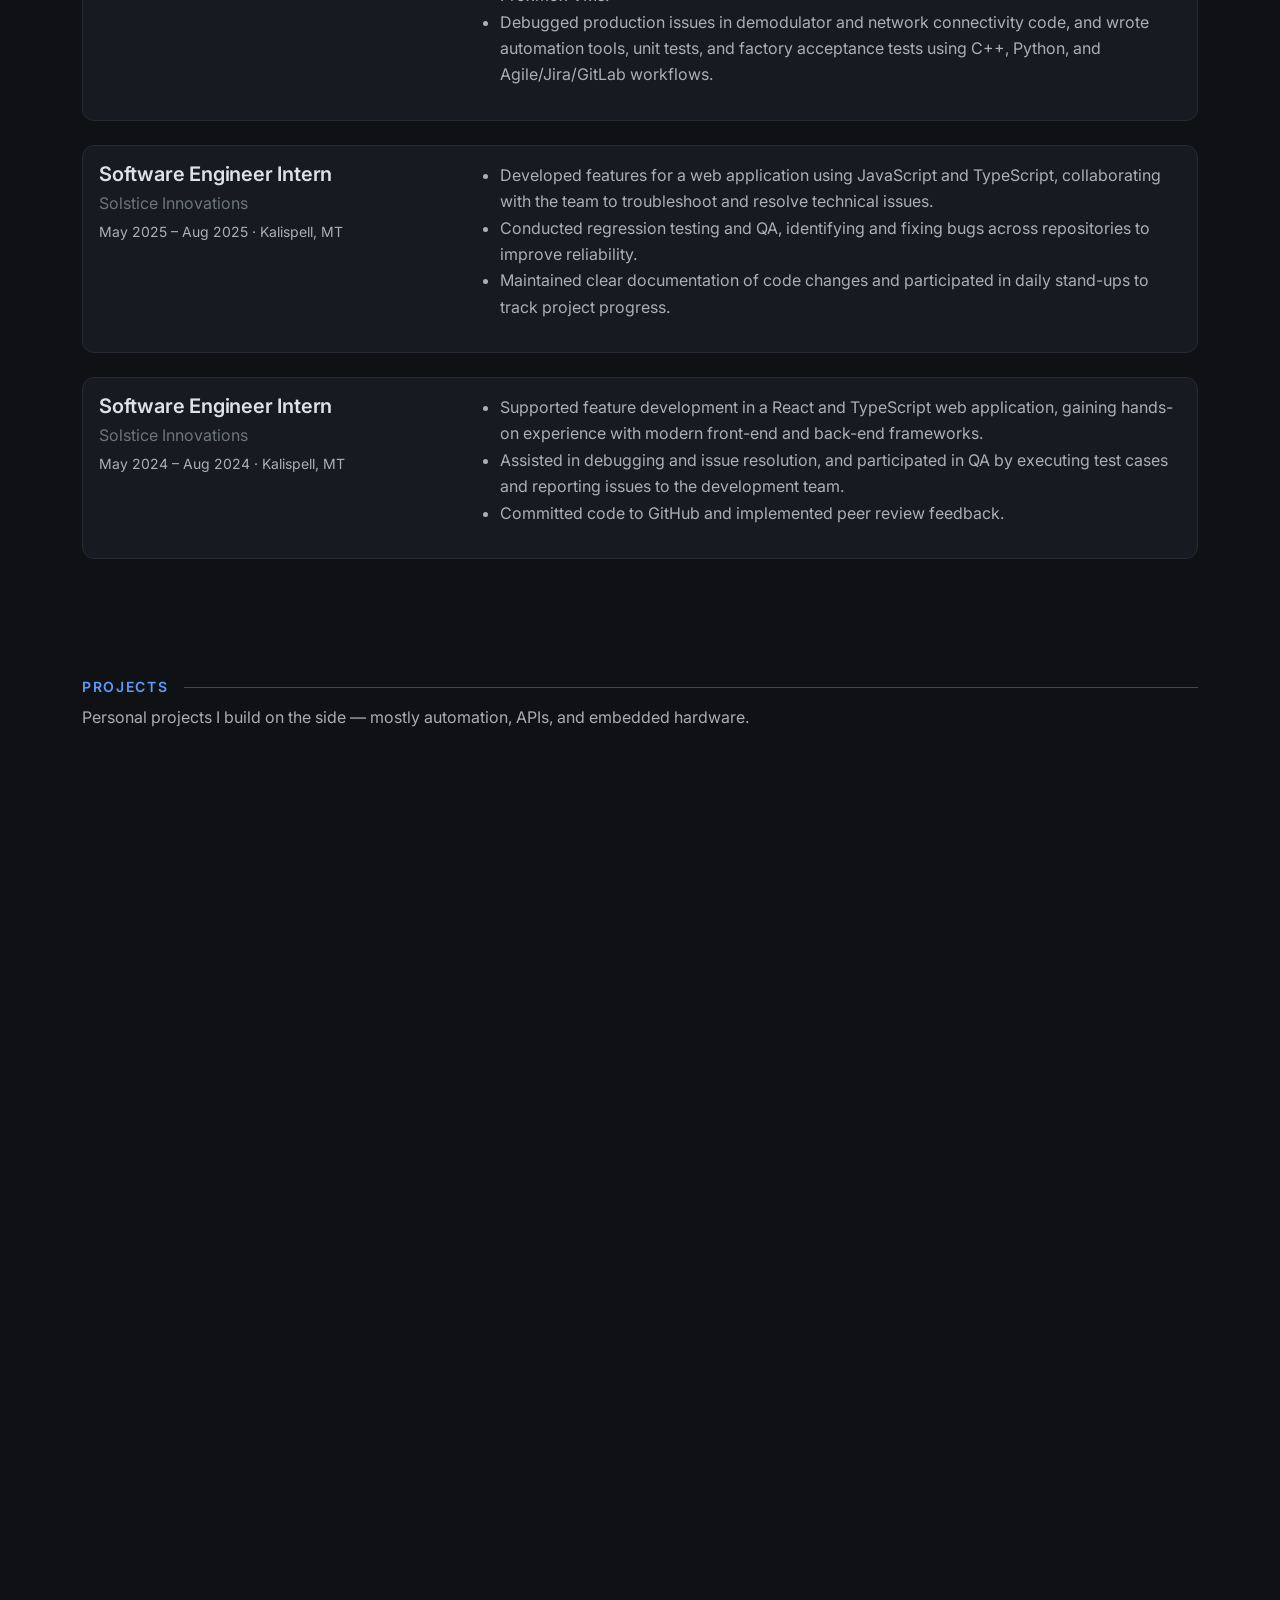
==== commit 6b55a85f: "updated" ====
--- a/index.html
+++ b/index.html
@@ -3,6 +3,17 @@
   <head>
     <meta charset="UTF-8" />
     <meta name="viewport" content="width=device-width, initial-scale=1.0" />
+    <meta
+      name="description"
+      content="Xavier Guinness Stout: Computer Science and Software Engineering student at Montana Tech with three software engineering internships, from RF signal processing to full-stack web."
+    />
+    <meta name="theme-color" content="#0f1115" />
+    <link rel="preconnect" href="https://fonts.googleapis.com" />
+    <link rel="preconnect" href="https://fonts.gstatic.com" crossorigin />
+    <link
+      href="https://fonts.googleapis.com/css2?family=Inter:wght@400;500;600;700&display=swap"
+      rel="stylesheet"
+    />
     <title>Xavier Guinness Stout — Software Engineer</title>
     <link
       href="https://cdn.jsdelivr.net/npm/bootstrap@5.3.3/dist/css/bootstrap.min.css"
@@ -70,11 +81,33 @@
                   the side.
                 </p>
                 <div
-                  class="d-flex gap-4 flex-wrap small text-body-secondary text-uppercase"
+                  class="d-flex gap-4 flex-wrap small text-body-secondary text-uppercase mb-4"
                 >
                   <span>Montana Tech</span>
                   <span>Butte, MT</span>
                   <span>Incoming SWE, 2027</span>
+                </div>
+                <div class="d-flex gap-2 flex-wrap">
+                  <a class="btn btn-primary" href="projects.html">View projects</a>
+                  <a
+                    class="btn btn-outline-secondary"
+                    href="https://github.com/DefNotXavier"
+                    target="_blank"
+                    rel="noopener"
+                    >GitHub</a
+                  >
+                  <a
+                    class="btn btn-outline-secondary"
+                    href="https://www.linkedin.com/in/xavierguinnessstout"
+                    target="_blank"
+                    rel="noopener"
+                    >LinkedIn</a
+                  >
+                  <a
+                    class="btn btn-outline-secondary"
+                    href="mailto:Xavier.guinness@gmail.com"
+                    >Email</a
+                  >
                 </div>
               </div>
               <div class="col-md-4 text-center">
@@ -120,7 +153,11 @@
                 <dl class="border-start ps-4">
                   <dt class="small text-uppercase text-secondary">Education</dt>
                   <dd>
-                    B.S. Computer Science, Montana Technological University
+                    Dual B.S. in Computer Science and Software Engineering,
+                    Montana Technological University, May 2027
+                    <div class="small text-body-secondary">
+                      GPA 3.97 · Minors in Mathematics, Statistics, Data Science
+                    </div>
                   </dd>
                   <dt class="small text-uppercase text-secondary mt-3">
                     Focus
@@ -133,19 +170,6 @@
                     Currently
                   </dt>
                   <dd>Teaching Assistant at Montana Tech, Butte, MT</dd>
-                  <dt class="small text-uppercase text-secondary mt-3">
-                    Resume
-                  </dt>
-                  <dd>
-                    <a
-                      href="#"
-                      onclick="
-                        alert('Resume coming soon!');
-                        return false;
-                      "
-                      >Download PDF ↓</a
-                    >
-                  </dd>
                 </dl>
               </div>
             </div>
--- a/styles.css
+++ b/styles.css
@@ -59,3 +59,126 @@
 #load-sentinel-bottom {
   height: 1px;
 }
+
+/* Theme: darker background, one blue accent, Inter type */
+:root,
+[data-bs-theme="dark"] {
+  --bs-body-font-family:
+    "Inter", system-ui, -apple-system, "Segoe UI", Roboto, sans-serif;
+  --bs-body-bg: #0f1115;
+  --bs-tertiary-bg: #171a21;
+  --bs-tertiary-bg-rgb: 23, 26, 33;
+  --bs-border-color: #262a33;
+  --bs-primary: #5b9cff;
+  --bs-primary-rgb: 91, 156, 255;
+  --bs-link-color: #7fb2ff;
+  --bs-link-color-rgb: 127, 178, 255;
+  --bs-link-hover-color: #a9cbff;
+  --bs-link-hover-color-rgb: 169, 203, 255;
+}
+
+body {
+  -webkit-font-smoothing: antialiased;
+  line-height: 1.65;
+}
+
+h1,
+h2,
+h3,
+.navbar-brand {
+  letter-spacing: -0.01em;
+}
+
+.navbar {
+  backdrop-filter: saturate(140%) blur(10px);
+  background-color: rgba(15, 17, 21, 0.85) !important;
+}
+
+/* Headshot: fixed square crop so it stays a circle at every width */
+.hero-img {
+  width: 100%;
+  max-width: 260px;
+  aspect-ratio: 1 / 1;
+  object-fit: cover;
+  object-position: 72% 40%;
+}
+
+.section-label {
+  letter-spacing: 0.12em;
+  color: var(--bs-primary) !important;
+}
+
+.btn-primary {
+  --bs-btn-bg: var(--bs-primary);
+  --bs-btn-border-color: var(--bs-primary);
+  --bs-btn-hover-bg: #4a8af0;
+  --bs-btn-hover-border-color: #4a8af0;
+  --bs-btn-color: #0b0d11;
+  --bs-btn-hover-color: #0b0d11;
+  font-weight: 600;
+}
+
+/* Cards: subtle border that brightens on hover */
+.card {
+  border-color: var(--bs-border-color);
+  border-radius: 0.75rem;
+  transition:
+    border-color 0.2s ease,
+    transform 0.2s ease;
+}
+
+.card:hover {
+  border-color: #3a4150;
+}
+
+.card-title {
+  font-weight: 600;
+}
+
+/* Tech badges on project cards */
+.badge.text-bg-secondary {
+  background-color: rgba(91, 156, 255, 0.12) !important;
+  color: #a9cbff !important;
+  border: 1px solid rgba(91, 156, 255, 0.25);
+  font-weight: 500;
+}
+
+.skill-chip {
+  display: inline-block;
+  padding: 0.3rem 0.7rem;
+  border-radius: 999px;
+  border: 1px solid var(--bs-border-color);
+  background: rgba(255, 255, 255, 0.03);
+  font-size: 0.875rem;
+}
+
+.contact-card {
+  text-decoration: none;
+  color: inherit;
+}
+
+.contact-card:hover {
+  transform: translateY(-2px);
+  border-color: var(--bs-primary);
+}
+
+iframe,
+.card img {
+  border-radius: 0.5rem;
+}
+
+@media (prefers-reduced-motion: reduce) {
+  html {
+    scroll-behavior: auto;
+  }
+  .reveal,
+  .reveal-stagger > *,
+  .card {
+    transition: none;
+    transform: none;
+  }
+  .reveal,
+  .reveal-stagger > * {
+    opacity: 1;
+  }
+}
